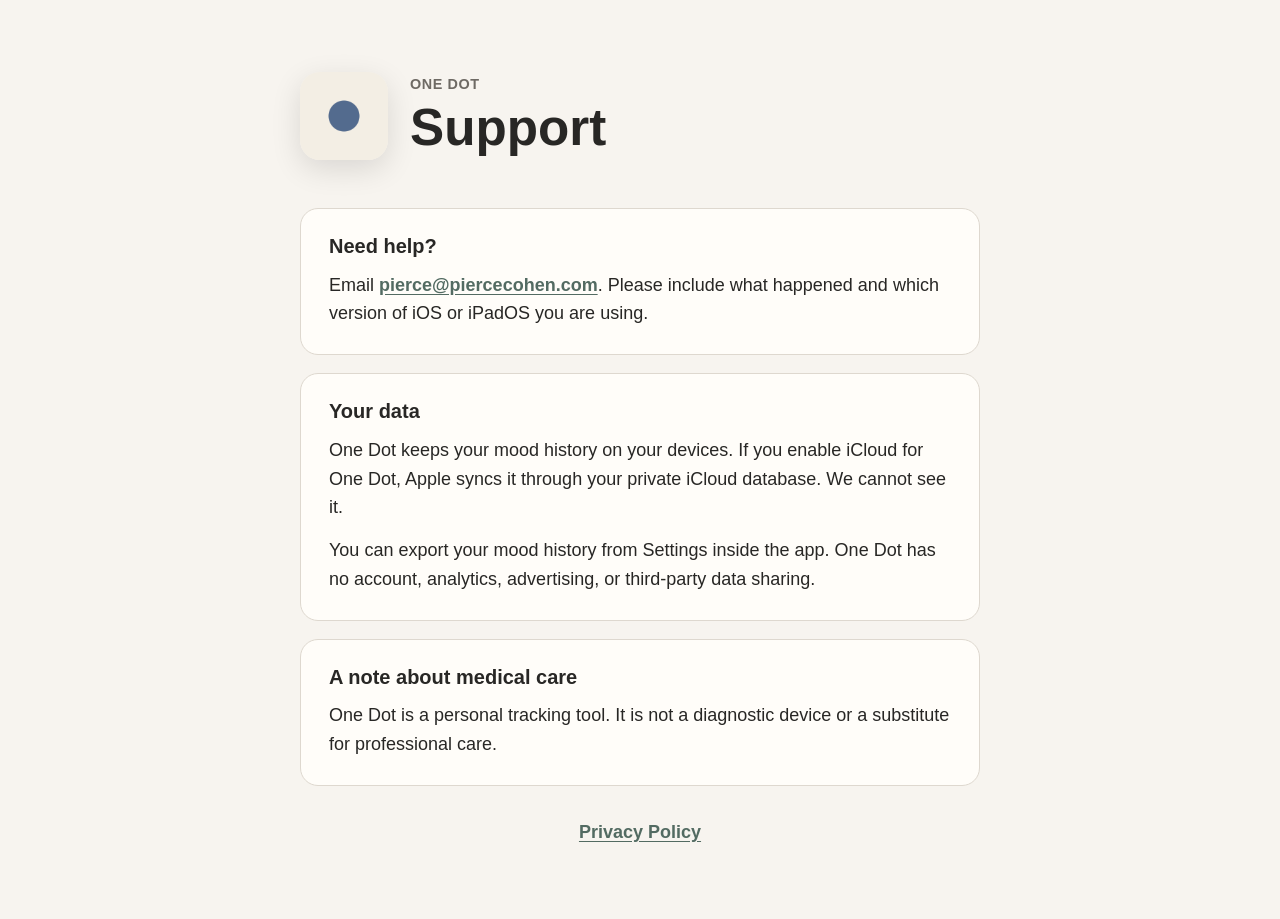
==== index.html @ aae86b05 "Publish One Dot support and privacy pages" ====
<!doctype html>
<html lang="en">
  <head>
    <meta charset="utf-8" />
    <meta name="viewport" content="width=device-width, initial-scale=1" />
    <meta name="description" content="Support for One Dot, a private mood tracker for iPhone and iPad." />
    <title>One Dot Support</title>
    <link rel="icon" href="icon.png" />
    <link rel="apple-touch-icon" href="icon.png" />
    <link rel="stylesheet" href="styles.css" />
  </head>
  <body>
    <main>
      <header>
        <img class="app-icon" src="icon.png" alt="One Dot app icon" />
        <div>
          <p class="eyebrow">One Dot</p>
          <h1>Support</h1>
        </div>
      </header>

      <section aria-labelledby="help-heading">
        <h2 id="help-heading">Need help?</h2>
        <p>
          Email <a href="mailto:pierce@piercecohen.com?subject=One%20Dot%20Support">pierce@piercecohen.com</a>.
          Please include what happened and which version of iOS or iPadOS you are using.
        </p>
      </section>

      <section aria-labelledby="data-heading">
        <h2 id="data-heading">Your data</h2>
        <p>
          One Dot keeps your mood history on your devices. If you enable iCloud for One Dot,
          Apple syncs it through your private iCloud database. We cannot see it.
        </p>
        <p>
          You can export your mood history from Settings inside the app. One Dot has no account,
          analytics, advertising, or third-party data sharing.
        </p>
      </section>

      <section aria-labelledby="medical-heading">
        <h2 id="medical-heading">A note about medical care</h2>
        <p>
          One Dot is a personal tracking tool. It is not a diagnostic device or a substitute for
          professional care.
        </p>
      </section>

      <nav aria-label="Legal">
        <a href="privacy.html">Privacy Policy</a>
      </nav>
    </main>
  </body>
</html>
---- styles.css ----
:root {
  color-scheme: light dark;
  --canvas: #f7f4ef;
  --surface: #fffdf9;
  --text: #282725;
  --secondary: #6e6a64;
  --accent: #536b62;
  --border: #ded8cf;
}

@media (prefers-color-scheme: dark) {
  :root {
    --canvas: #171816;
    --surface: #20211f;
    --text: #f1eee8;
    --secondary: #b8b2a9;
    --accent: #a9c8bb;
    --border: #3b3c38;
  }
}

* {
  box-sizing: border-box;
}

body {
  margin: 0;
  background: var(--canvas);
  color: var(--text);
  font-family: ui-rounded, "SF Pro Rounded", -apple-system, BlinkMacSystemFont, "Segoe UI", sans-serif;
  font-size: 18px;
  line-height: 1.6;
}

main {
  width: min(680px, calc(100% - 40px));
  margin: 0 auto;
  padding: 72px 0;
}

header {
  display: flex;
  align-items: center;
  gap: 22px;
  margin-bottom: 48px;
}

.app-icon {
  width: 88px;
  height: 88px;
  border-radius: 20px;
  box-shadow: 0 9px 30px rgb(0 0 0 / 12%);
}

.eyebrow {
  margin: 0 0 2px;
  color: var(--secondary);
  font-size: 0.9rem;
  font-weight: 650;
  letter-spacing: 0.04em;
  text-transform: uppercase;
}

h1,
h2 {
  line-height: 1.18;
}

h1 {
  margin: 0;
  font-size: clamp(2.1rem, 8vw, 3.2rem);
}

h2 {
  margin: 0 0 12px;
  font-size: 1.25rem;
}

section {
  margin-top: 18px;
  padding: 26px 28px;
  border: 1px solid var(--border);
  border-radius: 18px;
  background: var(--surface);
}

p {
  margin: 0;
}

p + p {
  margin-top: 14px;
}

.effective-date {
  margin: -28px 0 34px 110px;
  color: var(--secondary);
  font-size: 0.9rem;
}

a {
  color: var(--accent);
  font-weight: 650;
  text-underline-offset: 0.15em;
}

nav {
  margin-top: 32px;
  text-align: center;
}

@media (max-width: 520px) {
  body {
    font-size: 17px;
  }

  main {
    padding: 42px 0;
  }

  header {
    align-items: flex-start;
  }

  .app-icon {
    width: 72px;
    height: 72px;
    border-radius: 17px;
  }

  .effective-date {
    margin: -30px 0 30px 94px;
  }

  section {
    padding: 22px;
  }
}
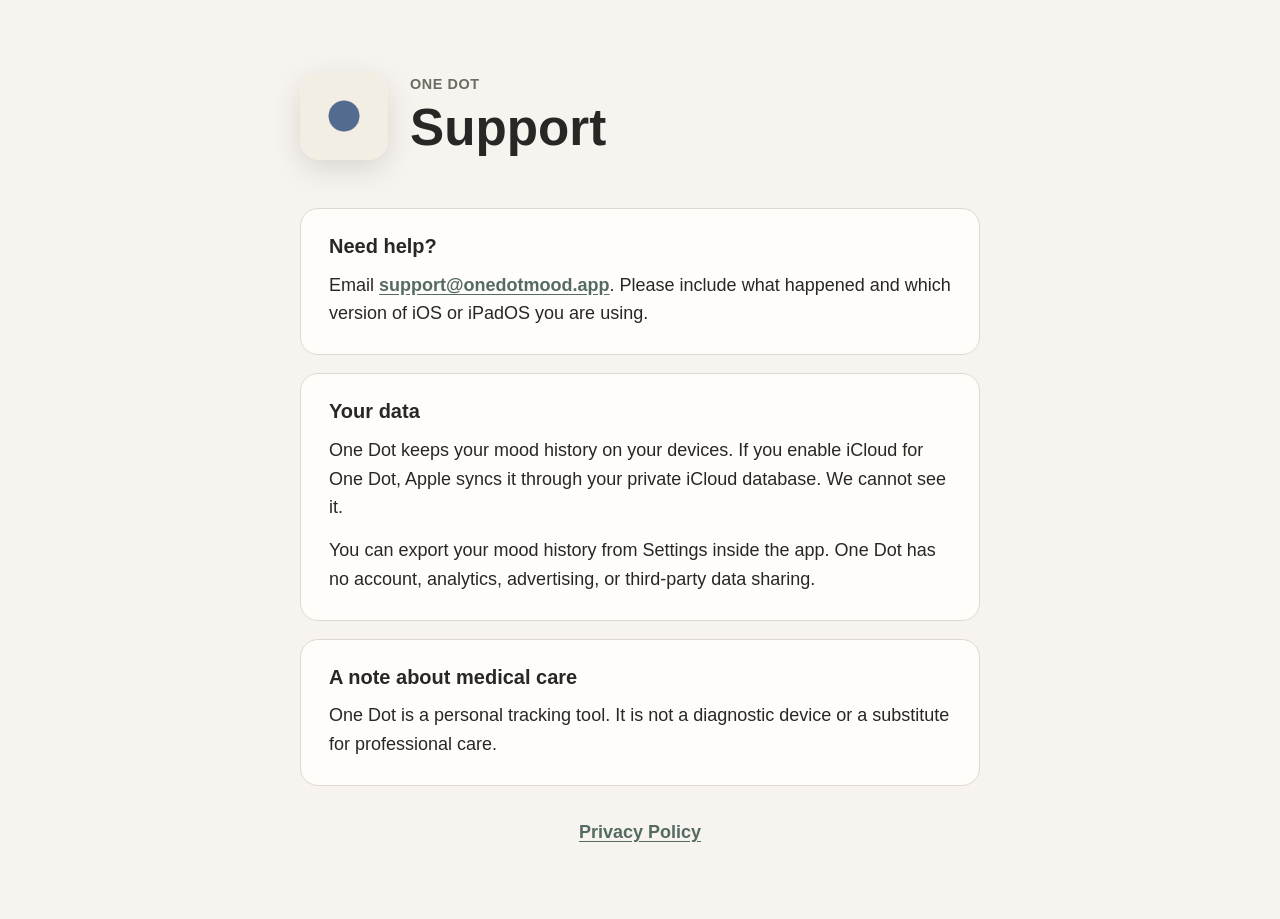
==== commit e6fd7c9d: "Use the onedotmood.app domain" ====
--- a/index.html
+++ b/index.html
@@ -22,7 +22,7 @@
       <section aria-labelledby="help-heading">
         <h2 id="help-heading">Need help?</h2>
         <p>
-          Email <a href="mailto:pierce@piercecohen.com?subject=One%20Dot%20Support">pierce@piercecohen.com</a>.
+          Email <a href="mailto:support@onedotmood.app?subject=One%20Dot%20Support">support@onedotmood.app</a>.
           Please include what happened and which version of iOS or iPadOS you are using.
         </p>
       </section>
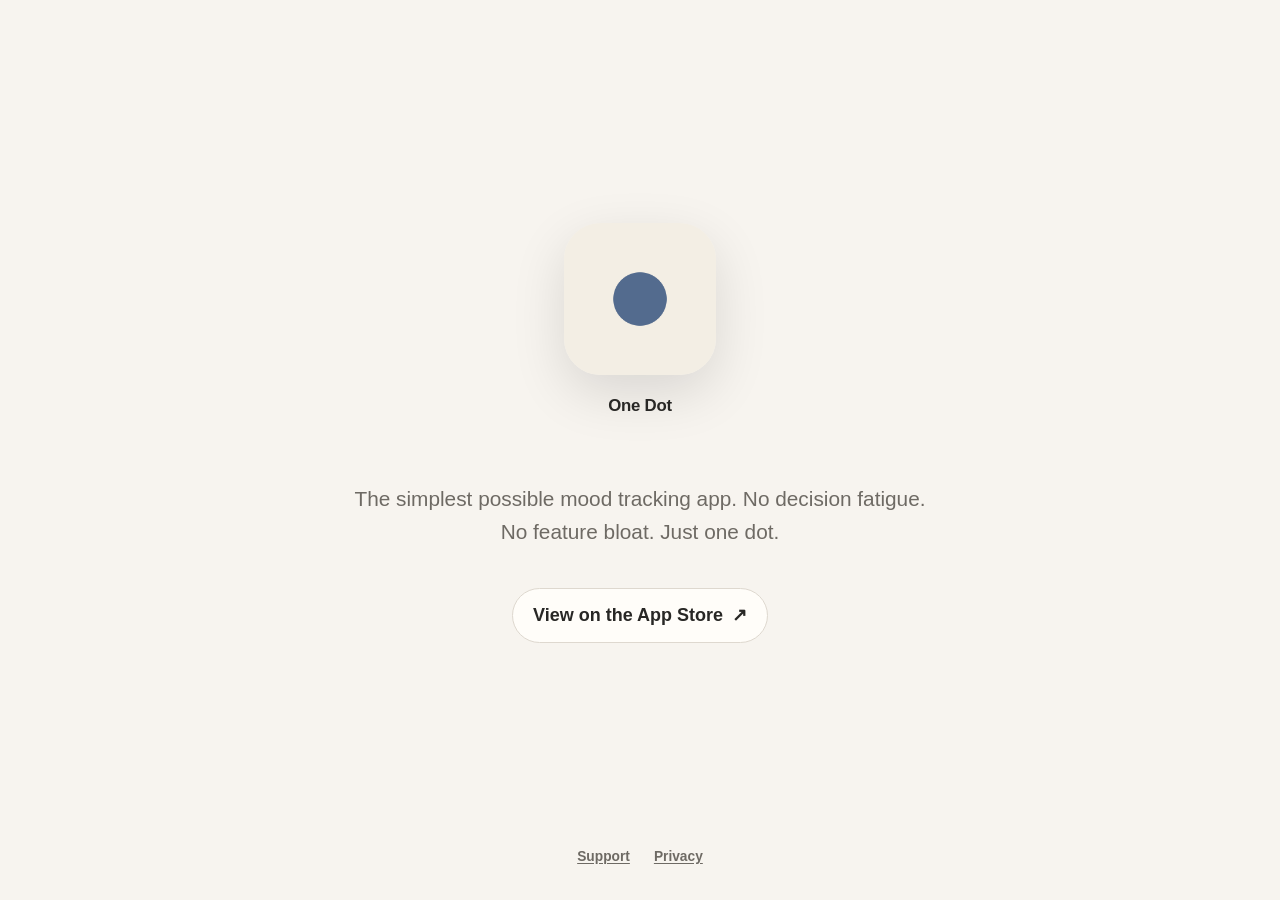
==== commit 2fb29aff: "Publish One Dot landing page" ====
--- a/index.html
+++ b/index.html
@@ -3,53 +3,46 @@
   <head>
     <meta charset="utf-8" />
     <meta name="viewport" content="width=device-width, initial-scale=1" />
-    <meta name="description" content="Support for One Dot, a private mood tracker for iPhone and iPad." />
-    <title>One Dot Support</title>
+    <meta
+      name="description"
+      content="One Dot is the simplest possible mood tracking app for iPhone and iPad."
+    />
+    <title>One Dot</title>
     <link rel="icon" href="icon.png" />
     <link rel="apple-touch-icon" href="icon.png" />
     <link rel="stylesheet" href="styles.css" />
   </head>
-  <body>
-    <main>
-      <header>
-        <img class="app-icon" src="icon.png" alt="One Dot app icon" />
-        <div>
-          <p class="eyebrow">One Dot</p>
-          <h1>Support</h1>
+  <body class="landing">
+    <div class="landing-shell">
+      <main class="landing-main">
+        <a
+          class="app-identity"
+          href="https://apps.apple.com/app/id6801383350"
+          aria-label="View One Dot on the App Store"
+        >
+          <img class="landing-icon" src="icon.png" alt="" />
+          <span class="landing-name">One Dot</span>
+        </a>
+
+        <div class="landing-copy">
+          <p>
+            The simplest possible mood tracking app. No decision fatigue. No feature bloat.
+            <span class="closing-line">Just one dot.</span>
+          </p>
         </div>
-      </header>
 
-      <section aria-labelledby="help-heading">
-        <h2 id="help-heading">Need help?</h2>
-        <p>
-          Email <a href="mailto:support@onedotmood.app?subject=One%20Dot%20Support">support@onedotmood.app</a>.
-          Please include what happened and which version of iOS or iPadOS you are using.
-        </p>
-      </section>
+        <a class="store-link" href="https://apps.apple.com/app/id6801383350">
+          View on the App Store
+          <span aria-hidden="true">↗</span>
+        </a>
+      </main>
 
-      <section aria-labelledby="data-heading">
-        <h2 id="data-heading">Your data</h2>
-        <p>
-          One Dot keeps your mood history on your devices. If you enable iCloud for One Dot,
-          Apple syncs it through your private iCloud database. We cannot see it.
-        </p>
-        <p>
-          You can export your mood history from Settings inside the app. One Dot has no account,
-          analytics, advertising, or third-party data sharing.
-        </p>
-      </section>
-
-      <section aria-labelledby="medical-heading">
-        <h2 id="medical-heading">A note about medical care</h2>
-        <p>
-          One Dot is a personal tracking tool. It is not a diagnostic device or a substitute for
-          professional care.
-        </p>
-      </section>
-
-      <nav aria-label="Legal">
-        <a href="privacy.html">Privacy Policy</a>
-      </nav>
-    </main>
+      <footer class="landing-footer">
+        <nav aria-label="One Dot">
+          <a href="support.html">Support</a>
+          <a href="privacy.html">Privacy</a>
+        </nav>
+      </footer>
+    </div>
   </body>
 </html>
--- a/styles.css
+++ b/styles.css
@@ -6,6 +6,8 @@
   --secondary: #6e6a64;
   --accent: #536b62;
   --border: #ded8cf;
+  --focus: #536b62;
+  --shadow: rgb(0 0 0 / 0.12);
 }
 
 @media (prefers-color-scheme: dark) {
@@ -16,11 +18,16 @@
     --secondary: #b8b2a9;
     --accent: #a9c8bb;
     --border: #3b3c38;
+    --focus: #a9c8bb;
   }
 }
 
 * {
   box-sizing: border-box;
+}
+
+html {
+  background: var(--canvas);
 }
 
 body {
@@ -32,24 +39,144 @@
   line-height: 1.6;
 }
 
-main {
+a {
+  color: var(--accent);
+  font-weight: 650;
+  text-underline-offset: 0.15em;
+}
+
+a:focus-visible {
+  outline: 3px solid var(--focus);
+  outline-offset: 4px;
+}
+
+.landing-shell {
+  display: grid;
+  min-height: 100svh;
+  grid-template-rows: minmax(0, 1fr) auto;
+}
+
+.landing-main {
+  display: flex;
+  width: min(760px, calc(100% - 40px));
+  margin: auto;
+  padding: clamp(72px, 12vh, 132px) 0 64px;
+  flex-direction: column;
+  align-items: center;
+  text-align: center;
+}
+
+.app-identity {
+  display: inline-flex;
+  border-radius: 32px;
+  color: var(--text);
+  flex-direction: column;
+  align-items: center;
+  gap: 18px;
+  text-decoration: none;
+}
+
+.landing-icon {
+  width: clamp(112px, 20vw, 152px);
+  height: auto;
+  border-radius: 24%;
+  box-shadow: 0 18px 54px var(--shadow);
+  transition:
+    transform 240ms cubic-bezier(0.16, 1, 0.3, 1),
+    box-shadow 240ms cubic-bezier(0.16, 1, 0.3, 1);
+}
+
+.app-identity:hover .landing-icon {
+  box-shadow: 0 24px 64px var(--shadow);
+  transform: translateY(-3px) scale(1.015);
+}
+
+.landing-name {
+  font-size: 1.05rem;
+  font-weight: 720;
+  letter-spacing: -0.015em;
+}
+
+.landing-copy {
+  margin-top: clamp(42px, 7vh, 68px);
+}
+
+.landing-copy p {
+  max-width: 590px;
+  margin: 0 auto;
+  color: var(--secondary);
+  font-size: clamp(1.05rem, 2.5vw, 1.3rem);
+  line-height: 1.55;
+}
+
+.closing-line {
+  white-space: nowrap;
+}
+
+.store-link {
+  display: inline-flex;
+  min-height: 52px;
+  margin-top: 40px;
+  padding: 12px 20px;
+  border: 1px solid var(--border);
+  border-radius: 999px;
+  background: var(--surface);
+  align-items: center;
+  gap: 9px;
+  color: var(--text);
+  text-decoration: none;
+  transition:
+    transform 220ms cubic-bezier(0.16, 1, 0.3, 1),
+    border-color 220ms cubic-bezier(0.16, 1, 0.3, 1);
+}
+
+.store-link:hover {
+  border-color: var(--accent);
+  transform: translateY(-2px);
+}
+
+.landing-footer {
+  padding: 24px 20px 32px;
+}
+
+.landing-footer nav,
+.content-nav {
+  display: flex;
+  justify-content: center;
+  gap: 24px;
+}
+
+.landing-footer a,
+.content-nav a {
+  color: var(--secondary);
+  font-size: 0.86rem;
+  font-weight: 600;
+}
+
+.content-main {
   width: min(680px, calc(100% - 40px));
   margin: 0 auto;
   padding: 72px 0;
 }
 
-header {
+.content-header {
   display: flex;
   align-items: center;
   gap: 22px;
   margin-bottom: 48px;
+}
+
+.app-icon-home {
+  display: block;
+  border-radius: 20px;
+  line-height: 0;
 }
 
 .app-icon {
   width: 88px;
   height: 88px;
   border-radius: 20px;
-  box-shadow: 0 9px 30px rgb(0 0 0 / 12%);
+  box-shadow: 0 9px 30px var(--shadow);
 }
 
 .eyebrow {
@@ -66,7 +193,7 @@
   line-height: 1.18;
 }
 
-h1 {
+.content-main h1 {
   margin: 0;
   font-size: clamp(2.1rem, 8vw, 3.2rem);
 }
@@ -98,15 +225,15 @@
   font-size: 0.9rem;
 }
 
-a {
-  color: var(--accent);
-  font-weight: 650;
-  text-underline-offset: 0.15em;
-}
-
-nav {
+.content-nav {
   margin-top: 32px;
-  text-align: center;
+}
+
+@media (prefers-reduced-motion: reduce) {
+  .landing-icon,
+  .store-link {
+    transition: none;
+  }
 }
 
 @media (max-width: 520px) {
@@ -114,18 +241,34 @@
     font-size: 17px;
   }
 
-  main {
+  .landing-main {
+    padding-top: 64px;
+  }
+
+  .landing-copy {
+    margin-top: 38px;
+  }
+
+  .landing-footer {
+    padding-bottom: 24px;
+  }
+
+  .content-main {
     padding: 42px 0;
   }
 
-  header {
+  .content-header {
     align-items: flex-start;
+  }
+
+  .app-icon-home,
+  .app-icon {
+    border-radius: 17px;
   }
 
   .app-icon {
     width: 72px;
     height: 72px;
-    border-radius: 17px;
   }
 
   .effective-date {
